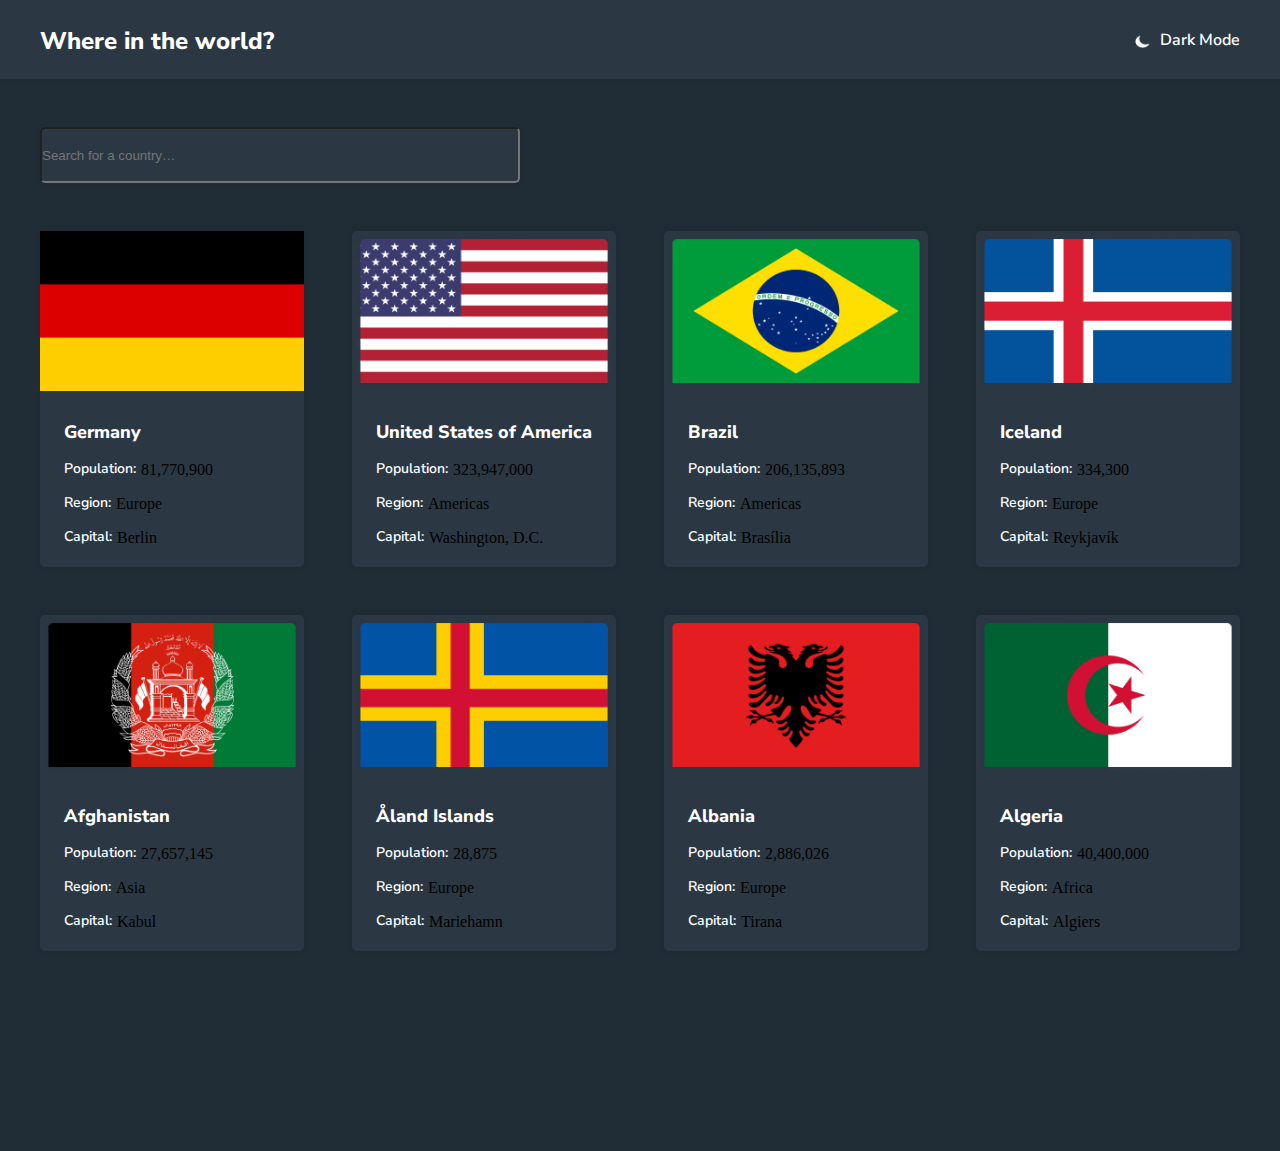
==== index.html @ 575277d6 "i can homework" ====
<!DOCTYPE html>
<html lang="en">

<head>
    <meta charset="UTF-8">
    <meta name="viewport" content="width=device-width, initial-scale=1.0">
    <link rel="preconnect" href="https://fonts.googleapis.com">
    <link rel="preconnect" href="https://fonts.gstatic.com" crossorigin>
    <link
        href="https://fonts.googleapis.com/css2?family=Nunito+Sans:ital,opsz,wght@0,6..12,200..1000;1,6..12,200..1000&display=swap"
        rel="stylesheet">
    <link rel="stylesheet" href="style.css">
    <title>Bayroqlar</title>
</head>

<body>
    <header>
        <nav>
            <div class="container">
                <div class="wrapper_nav">
                    <h1>Where in the world?</h1>
                    <div class="wrapper">
                        <img class="logo" src="./Path.png" alt="logo_nav">
                        <h2>Dark Mode</h2>
                    </div>
                </div>
            </div>
        </nav>
    </header>
    <div class="container">
        <input type="Search for a country…" placeholder="Search for a country…">
    </div>
    <div class="container">
        <div class="mein">
            <div class="wrapper_up">
                <div class="box">
                    <img class="flag_img" src="./1280px-Flag_of_Germany.svg.png" alt="flag_img">
                    <h4>Germany</h4>
                    <div class="texts">
                        <h3>Population:</h3>
                        <p> 81,770,900</p>
                    </div>
                    <div class="texts">
                        <h3>Region:</h3>
                        <p> Europe</p>
                    </div>
                    <div class="texts">
                        <h3>Capital:</h3>
                        <p> Berlin</p>
                    </div>
                </div>
                <div class="box">
                    <img class="flag_img" src="./1280px-Flag_of_Germany.svg (1).png" alt="flag_img">
                    <h4>United States of America</h4>
                    <div class="texts">
                        <h3>Population:</h3>
                        <p>323,947,000</p>
                    </div>
                    <div class="texts">
                        <h3>Region:</h3>
                        <p>Americas</p>
                    </div>
                    <div class="texts">
                        <h3>Capital:</h3>
                        <p>Washington, D.C.</p>
                    </div>
                </div>
                <div class="box">
                    <img class="flag_img" src="./1280px-Flag_of_Germany.svg (2).png" alt="flag_img">
                    <h4>Brazil</h4>
                    <div class="texts">
                        <h3>Population:</h3>
                        <p>206,135,893</p>
                    </div>
                    <div class="texts">
                        <h3>Region:</h3>
                        <p>Americas</p>
                    </div>
                    <div class="texts">
                        <h3>Capital:</h3>
                        <p>Brasília</p>
                    </div>
                </div>
                <div class="box">
                    <img class="flag_img" src="./1280px-Flag_of_Germany.svg (3).png" alt="flag_img">
                    <h4>Iceland</h4>
                    <div class="texts">
                        <h3>Population:</h3>
                        <p>334,300</p>
                    </div>
                    <div class="texts">
                        <h3>Region:</h3>
                        <p>Europe</p>
                    </div>
                    <div class="texts">
                        <h3>Capital:</h3>
                        <p>Reykjavík</p>
                    </div>
                </div>
            </div>
            <div class="wrapper_down">
                <div class="box">
                    <img class="flag_img" src="./1280px-Flag_of_Germany.svg (4).png" alt="flag_img">
                    <h4>Afghanistan</h4>
                    <div class="texts">
                        <h3>Population:</h3>
                        <p>27,657,145</p>
                    </div>
                    <div class="texts">
                        <h3>Region:</h3>
                        <p>Asia</p>
                    </div>
                    <div class="texts">
                        <h3>Capital:</h3>
                        <p>Kabul</p>
                    </div>
                </div>
                <div class="box">
                    <img class="flag_img" src="./1280px-Flag_of_Germany.svg (5).png" alt="flag_img">
                    <h4>Åland Islands</h4>
                    <div class="texts">
                        <h3>Population:</h3>
                        <p>28,875</p>
                    </div>
                    <div class="texts">
                        <h3>Region:</h3>
                        <p>Europe</p>
                    </div>
                    <div class="texts">
                        <h3>Capital:</h3>
                        <p>Mariehamn</p>
                    </div>
                </div>
                <div class="box">
                    <img class="flag_img" src="./1280px-Flag_of_Germany.svg (6).png" alt="flag_img">
                    <h4>Albania</h4>
                    <div class="texts">
                        <h3>Population:</h3>
                        <p>2,886,026</p>
                    </div>
                    <div class="texts">
                        <h3>Region:</h3>
                        <p>Europe</p>
                    </div>
                    <div class="texts">
                        <h3>Capital:</h3>
                        <p>Tirana</p>
                    </div>
                </div>
                <div class="box">
                    <img class="flag_img" src="./1280px-Flag_of_Germany.svg (7).png" alt="flag_img">
                    <h4>Algeria</h4>
                    <div class="texts">
                        <h3>Population:</h3>
                        <p>40,400,000</p>
                    </div>
                    <div class="texts">
                        <h3>Region:</h3>
                        <p>Africa</p>
                    </div>
                    <div class="texts">
                        <h3>Capital:</h3>
                        <p>Algiers</p>
                    </div>
                </div>
            </div>
        </div>
    </div>
</body>

</html>
---- style.css ----
* {
    margin: 0;
    padding: 0;
    box-sizing: border-box;
}

body {
    background: rgb(32, 44, 54);
}

header {
    box-shadow: 0px 2px 4px 0px rgba(0, 0, 0, 0.06);
    background: rgb(43, 56, 68);
    padding: 25px;
}

.container {
    max-width: 1200px;
    width: 100%;
    margin-left: auto;
    margin-right: auto;
}

.wrapper_nav {
    display: flex;
    justify-content: space-between;
    align-items: center;
}

h1 {
    width: 235px;
    height: 29px;
    color: rgb(255, 255, 255);
    font-family: Nunito Sans;
    font-size: 24px;
    font-weight: 800;
    line-height: 33px;
    letter-spacing: 0px;
    text-align: left;
}

.wrapper {
    display: flex;
    gap: 10.5px;
}

.logo {
    width: 15px;
    height: 13.75px;
    margin-top: 6px;
}

h2 {
    width: 80px;
    height: 22px;
    color: rgb(255, 255, 255);
    font-family: Nunito Sans;
    font-size: 16px;
    font-weight: 600;
    line-height: 22px;
    letter-spacing: 0px;
    text-align: left;
}

h2 :hover {
    color: aqua;
    cursor: pointer;
}

.mein {
    background: rgb(32, 44, 54);
    height: 920px;
}

input {
    width: 480px;
    height: 56px;
    border-radius: 5px;
    box-shadow: 0px 2px 9px 0px rgba(0, 0, 0, 0.05);
    background: rgb(43, 56, 68);
    margin-top: 48px;
}

.wrapper_up {
    margin-top: 48px;
    display: flex;
    justify-content: space-between;
}

.wrapper_down {
    margin-top: 48px;
    display: flex;
    justify-content: space-between;
}

.box {
    width: 264px;
    height: 336px;
    border-radius: 5px;
    box-shadow: 0px 0px 7px 2px rgba(0, 0, 0, 0.03);
    background: rgb(43, 56, 68);
}

.flag_img {
    width: 264px;
    height: 160px;
}

h4 {
    width: 240px;
    height: 26px;
    color: rgb(255, 255, 255);
    font-family: Nunito Sans;
    font-size: 18px;
    font-weight: 800;
    line-height: 26px;
    letter-spacing: 0px;
    text-align: left;
    margin-left: 24px;
    margin-top: 24px;
}

.texts {
    display: flex;
}

h3 {
    color: rgb(255, 255, 255);
    font-family: Nunito Sans;
    font-size: 14px;
    font-weight: 600;
    line-height: 16px;
    letter-spacing: 0px;
    text-align: left;
    margin-left: 24px;
    margin-top: 16px;
}

p {
    margin-top: 16px;
    margin-left: 5px;
}

@media screen and (max-width: 600px) {

    .container {
        max-width: 600px;
        width: 100%;
        margin-left: auto;
        margin-right: auto;
    }

    input {
        width: 343px;
        height: 48px;
    }

    .wrapper_up {
        flex-wrap: wrap;
    }

    .wrapper_down {
        flex-wrap: wrap;
    }

    h1 {
        /* Where in the world? */
        height: 20px;
        left: 4.27%;
        right: 59.73%;
        top: calc(50% - 20px/2);
        font-family: 'Nunito Sans';
        font-style: normal;
        font-weight: 800;
        font-size: 14px;
        line-height: 20px;
        /* identical to box height, or 143% */
        color: #FFFFFF;
    }

}

/* Media query for screens with a width between 601 and 768 pixels */
@media screen and (min-width: 601px) and (max-width: 768px) {}

/* Media query for screens with a width between 769 and 1024 pixels */
@media screen and (min-width: 769px) and (max-width: 1024px) {}

/* Media query for screens with a width between 1025 and 1200 pixels */
@media screen and (min-width: 1025px) and (max-width: 1200px) {}

/* Media query for screens with a minimum width of 1201 pixels */
@media screen and (min-width: 1201px) {}
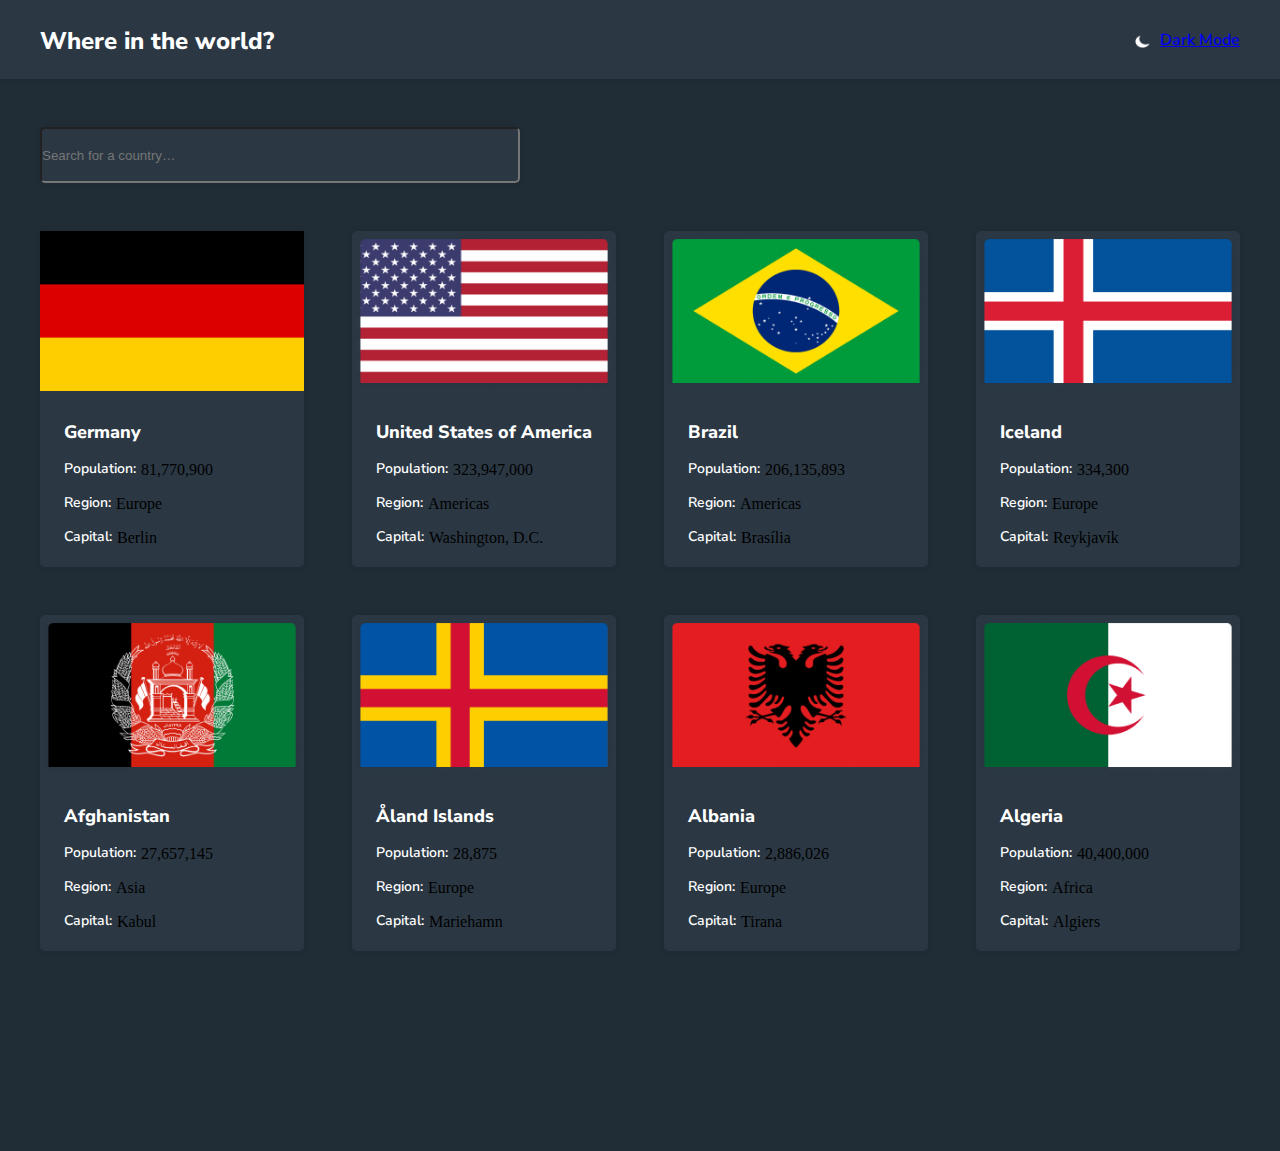
==== commit 7048108f: "it is a homework" ====
--- a/index.html
+++ b/index.html
@@ -21,7 +21,7 @@
                     <h1>Where in the world?</h1>
                     <div class="wrapper">
                         <img class="logo" src="./Path.png" alt="logo_nav">
-                        <h2>Dark Mode</h2>
+                        <h2><a href="./about.html">Dark Mode</a></h2>
                     </div>
                 </div>
             </div>
